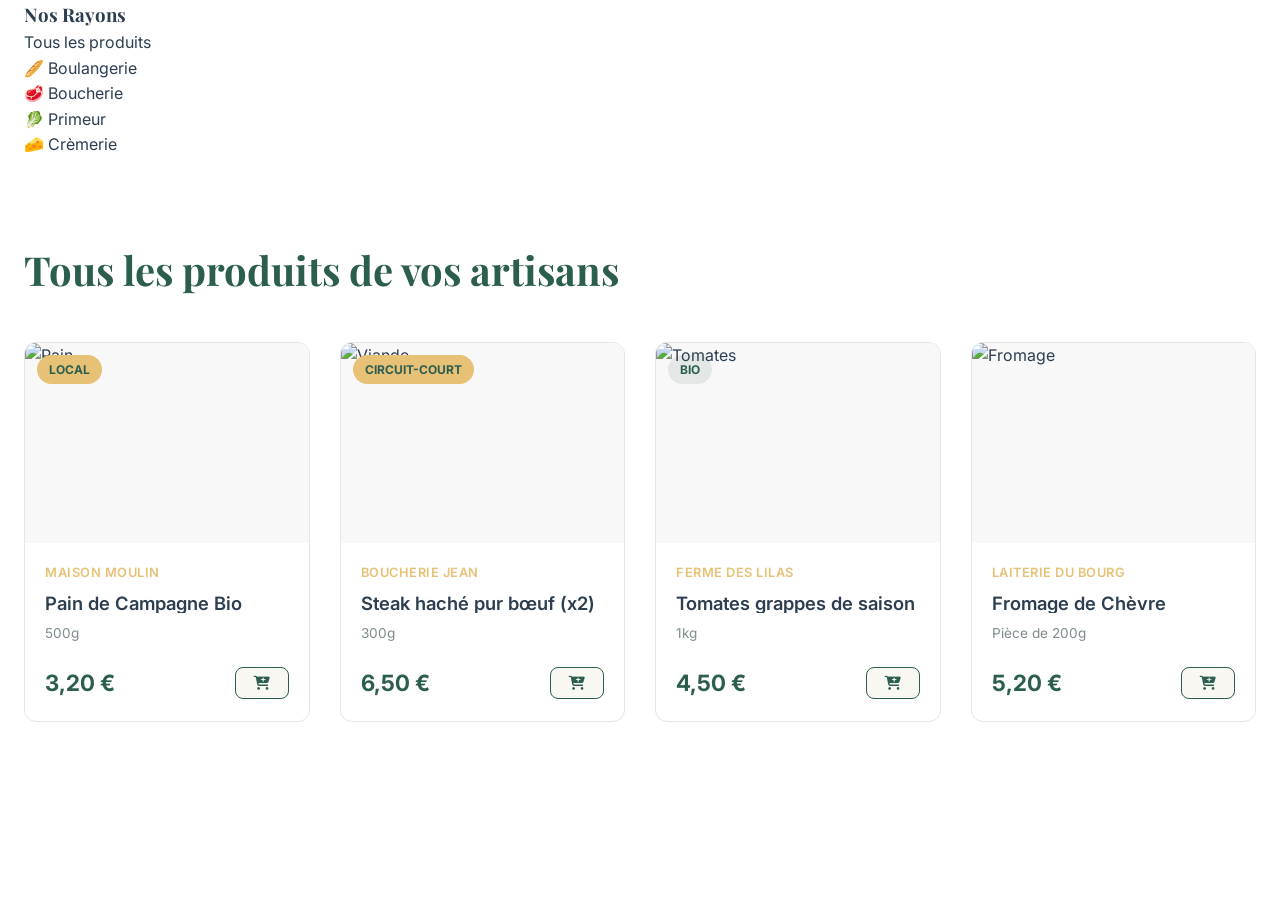
==== boutique.html @ cf13c54e "Create boutique.html" ====
<!DOCTYPE html>
<html lang="fr">
<head>
    <meta charset="UTF-8">
    <meta name="viewport" content="width=device-width, initial-scale=1.0">
    <title>La Boutique | Le Panier du Coin</title>
    <link href="https://fonts.googleapis.com/css2?family=Inter:wght@400;500;600;700&family=Playfair+Display:wght@700&display=swap" rel="stylesheet">
    <link rel="stylesheet" href="https://cdnjs.cloudflare.com/ajax/libs/font-awesome/6.4.0/css/all.min.css">
    <link rel="stylesheet" href="style.css">
</head>
<body>

    <main class="container page-layout">
        <aside class="sidebar-filters">
            <h3>Nos Rayons</h3>
            <ul class="filter-list">
                <li><a href="#" class="active">Tous les produits</a></li>
                <li><a href="#">🥖 Boulangerie</a></li>
                <li><a href="#">🥩 Boucherie</a></li>
                <li><a href="#">🥬 Primeur</a></li>
                <li><a href="#">🧀 Crèmerie</a></li>
            </ul>
        </aside>

        <section class="products-section full-width">
            <div class="section-header">
                <h2>Tous les produits de vos artisans</h2>
            </div>
            <div class="products-grid">
                
                <article class="product-card" data-id="1" data-name="Pain de Campagne Bio" data-price="3.20" data-img="https://images.unsplash.com/photo-1509440159596-0249088772ff?w=400&q=80">
                    <div class="product-badge">Local</div>
                    <div class="product-image"><img src="https://images.unsplash.com/photo-1509440159596-0249088772ff?w=400&q=80" alt="Pain"></div>
                    <div class="product-details">
                        <span class="artisan-name">Maison Moulin</span>
                        <h3 class="product-title">Pain de Campagne Bio</h3>
                        <span class="product-weight">500g</span>
                        <div class="product-bottom">
                            <span class="product-price">3,20 €</span>
                            <button class="add-to-cart-btn"><i class="fa-solid fa-cart-plus"></i></button>
                        </div>
                    </div>
                </article>

                <article class="product-card" data-id="2" data-name="Steak haché pur bœuf (x2)" data-price="6.50" data-img="https://images.unsplash.com/photo-1607623814075-e51df1bdc82f?w=400&q=80">
                    <div class="product-badge">Circuit-court</div>
                    <div class="product-image"><img src="https://images.unsplash.com/photo-1607623814075-e51df1bdc82f?w=400&q=80" alt="Viande"></div>
                    <div class="product-details">
                        <span class="artisan-name">Boucherie Jean</span>
                        <h3 class="product-title">Steak haché pur bœuf (x2)</h3>
                        <span class="product-weight">300g</span>
                        <div class="product-bottom">
                            <span class="product-price">6,50 €</span>
                            <button class="add-to-cart-btn"><i class="fa-solid fa-cart-plus"></i></button>
                        </div>
                    </div>
                </article>

                <article class="product-card" data-id="3" data-name="Tomates grappes" data-price="4.50" data-img="https://images.unsplash.com/photo-1592924357228-91a4daadcfea?w=400&q=80">
                    <div class="product-badge bio">Bio</div>
                    <div class="product-image"><img src="https://images.unsplash.com/photo-1592924357228-91a4daadcfea?w=400&q=80" alt="Tomates"></div>
                    <div class="product-details">
                        <span class="artisan-name">Ferme des Lilas</span>
                        <h3 class="product-title">Tomates grappes de saison</h3>
                        <span class="product-weight">1kg</span>
                        <div class="product-bottom">
                            <span class="product-price">4,50 €</span>
                            <button class="add-to-cart-btn"><i class="fa-solid fa-cart-plus"></i></button>
                        </div>
                    </div>
                </article>

                <article class="product-card" data-id="4" data-name="Fromage de Chèvre Fermier" data-price="5.20" data-img="https://images.unsplash.com/photo-1486297678162-eb2a19b0a32d?w=400&q=80">
                    <div class="product-image"><img src="https://images.unsplash.com/photo-1486297678162-eb2a19b0a32d?w=400&q=80" alt="Fromage"></div>
                    <div class="product-details">
                        <span class="artisan-name">Laiterie du Bourg</span>
                        <h3 class="product-title">Fromage de Chèvre Cendré</h3>
                        <span class="product-weight">Pièce de 200g</span>
                        <div class="product-bottom">
                            <span class="product-price">5,20 €</span>
                            <button class="add-to-cart-btn"><i class="fa-solid fa-cart-plus"></i></button>
                        </div>
                    </div>
                </article>
            </div>
        </section>
    </main>

    <script src="script.js"></script>
</body>
</html>
---- style.css ----
/* ============================================================
   FEUILLE DE STYLE COMPLETE - LE PANIER DU COIN
   Design Premium, E-commerce, Local & Humain
   ============================================================ */

/* --- VARIABLES GLOBALES & CHARTE GRAPHIQUE --- */
:root {
    /* Palette de couleurs Premium & Nature */
    --primary: #2C5E4F;      /* Vert forêt profond (Confiance, Nature) */
    --primary-light: #3A7361;
    --primary-dark: #1F4539;
    --secondary: #D68A5E;    /* Terracotta chaleureux (Local, Terroir) */
    --secondary-hover: #BF7B51;
    --accent: #E6C176;       /* Or doux (Bio, Qualité, Artisanat) */
    
    /* Couleurs de base */
    --bg-page: #FFFFFF;
    --bg-light: #F9F7F2;     /* Crème très clair (Chaleur, Fond de section) */
    --bg-dark: #2C3E50;      /* Slate gris pour le footer */
    --text-main: #2C3E50;    /* Gris foncé pour le texte */
    --text-muted: #7F8C8D;   /* Gris moyen pour les textes secondaires */
    --white: #FFFFFF;
    --border-color: #E8E5DF; /* Couleur de bordure très douce */

    /* Typographie */
    --font-ui: 'Inter', sans-serif;             /* Pour les prix, grilles, UI (Très lisible) */
    --font-titles: 'Playfair Display', serif;   /* Pour les titres (Élégance, Artisanat) */

    /* Ombres et transitions (Standard e-commerce) */
    --shadow-sm: 0 4px 6px -1px rgba(0,0,0,0.05);
    --shadow-lg: 0 10px 30px rgba(44, 94, 79, 0.1);
    --transition: all 0.3s cubic-bezier(0.16, 1, 0.3, 1);
}

/* --- RESETS & STYLES DE BASE --- */
* { margin: 0; padding: 0; box-sizing: border-box; }

body {
    font-family: var(--font-ui);
    color: var(--text-main);
    background-color: var(--bg-page);
    line-height: 1.6;
    -webkit-font-smoothing: antialiased;
}

h1, h2, h3 { font-family: var(--font-titles); font-weight: 700; }

.container {
    max-width: 1280px;
    margin: 0 auto;
    padding: 0 24px;
}

a { text-decoration: none; color: inherit; transition: var(--transition); }
ul { list-style: none; }
button { font-family: inherit; border: none; cursor: pointer; transition: var(--transition); background: none; outline: none; }

/* --- COMPOSANTS UI UTILITAIRES --- */
.btn-primary {
    background-color: var(--primary);
    color: var(--white);
    padding: 14px 30px;
    border-radius: 50px;
    font-weight: 600;
    font-size: 1rem;
    display: inline-block;
}
.btn-primary:hover {
    background-color: var(--primary-light);
    transform: translateY(-2px);
    box-shadow: 0 6px 15px rgba(44, 94, 79, 0.2);
}

/* --- TOP BAR (BARRE UTILITE SUPERIEURE) --- */
.top-bar {
    background-color: var(--primary-dark);
    color: var(--white);
    padding: 8px 0;
    font-size: 0.85rem;
    font-weight: 500;
}
.top-bar-content { display: flex; justify-content: space-between; align-items: center; }
.top-bar-left i { color: var(--accent); margin-right: 8px; }
.top-bar-right a { margin-left: 20px; font-weight: 400; color: rgba(255,255,255,0.8); }
.top-bar-right a:hover { color: var(--white); }

/* --- MAIN HEADER (ENTETE PRINCIPAL) --- */
.main-header {
    background-color: var(--white);
    padding: 15px 0;
    border-bottom: 1px solid var(--border-color);
}
.header-content { display: flex; justify-content: space-between; align-items: center; gap: 30px; }

/* -- Logo & Marque (Adaptation du Logo) -- */
.brand-logo { display: flex; align-items: center; gap: 12px; }

.brand-logo img {
    /* -- ADAPTATION DU LOGO : Taille nette, non "grasse" -- */
    height: 50px;       /* Hauteur élégante et proportionnée */
    width: auto;         /* Garde le ratio d'aspect */
    object-fit: contain; /* Assure que le logo entier est visible */
    border-radius: 50%; /* Arrondi si le logo est carré */
    transition: var(--transition);
}
.brand-logo:hover img { transform: scale(1.05); }

.brand-name {
    font-family: var(--font-titles);
    font-size: 1.6rem;
    color: var(--primary);
    font-weight: 700;
    line-height: 1;
}

/* -- Barre de recherche centrale (Style Distribution) -- */
.search-bar {
    flex-grow: 1;
    max-width: 550px;
    position: relative;
    display: flex;
    border: 1px solid #D1D5DB; /* Couleur de bordure standard e-commerce */
    border-radius: 50px;
    overflow: hidden;
    transition: border-color 0.3s;
}
.search-bar:focus-within { border-color: var(--primary); }
.search-bar input {
    width: 100%;
    padding: 12px 20px;
    border: none;
    font-family: inherit;
    font-size: 0.95rem;
    color: var(--text-main);
    outline: none;
}
.search-bar input::placeholder { color: #9CA3AF; }
.search-bar button {
    background-color: var(--primary);
    color: var(--white);
    padding: 0 25px;
    font-size: 1.1rem;
}
.search-bar button:hover { background-color: var(--primary-light); }

/* -- Actions utilisateur -- */
.user-actions { display: flex; align-items: center; gap: 15px; }

.action-btn {
    display: flex;
    align-items: center;
    gap: 12px;
    padding: 10px 15px;
    border-radius: 12px;
}
.action-btn:hover { background-color: rgba(44, 94, 79, 0.05); }
.action-btn i { font-size: 1.6rem; color: var(--primary); }
.action-text { display: flex; flex-direction: column; text-align: left; }
.action-text span { font-size: 0.8rem; color: var(--text-muted); font-weight: 400; }
.action-text strong { font-size: 0.95rem; color: var(--text-main); font-weight: 600; }

.cart-btn {
    border: 1px solid var(--primary);
    color: var(--primary);
}
.cart-btn:hover { background-color: var(--primary); color: var(--white); }
.cart-btn:hover i, .cart-btn:hover .action-text strong { color: var(--white); }
.cart-icon-wrapper { position: relative; }
.cart-badge {
    position: absolute; top: -10px; right: -10px;
    background-color: var(--accent);
    color: var(--primary);
    font-size: 0.75rem; font-weight: bold;
    height: 22px; width: 22px;
    border-radius: 50%;
    display: flex; align-items: center; justify-content: center;
}

/* --- CATEGORY NAV (MENU RAYONS) --- */
.category-nav {
    background-color: var(--white);
    border-bottom: 1px solid var(--border-color);
    padding: 12px 0;
}
.nav-links { display: flex; align-items: center; gap: 10px; }
.nav-links a {
    text-decoration: none;
    color: var(--text-main);
    font-weight: 500;
    padding: 8px 15px;
    border-radius: 8px;
    font-size: 0.95rem;
}
.nav-links a:hover { background-color: rgba(44, 94, 79, 0.05); color: var(--primary); }

.all-categories-btn {
    background-color: var(--primary-dark);
    color: var(--white);
    padding: 8px 20px;
    border-radius: 8px;
    font-weight: 600;
    font-size: 0.95rem;
    display: flex; align-items: center; gap: 8px;
}
.all-categories-btn:hover { background-color: var(--primary); }

.highlight-link {
    background-color: rgba(214, 138, 94, 0.1);
    color: var(--secondary) !important;
    font-weight: 600 !important;
}
.highlight-link i { margin-right: 5px; }

/* --- HERO BANNER (STYLE PROMOTION) --- */
.hero-banner {
    margin: 40px auto;
    background-image: linear-gradient(rgba(0,0,0,0.3), rgba(0,0,0,0.3)), url('https://images.unsplash.com/photo-1543168256-4154204e3ab3?w=1600&q=80');
    background-size: cover; background-position: center;
    border-radius: 20px;
    padding: 80px 60px;
    color: var(--white);
    display: flex; align-items: center;
}
.banner-content { max-width: 550px; }
.banner-tag {
    display: inline-block; padding: 6px 14px;
    background-color: rgba(230, 193, 118, 0.2); color: var(--accent);
    border-radius: 30px; font-weight: 600; font-size: 0.85rem;
    text-transform: uppercase; letter-spacing: 1px; margin-bottom: 20px;
}
.banner-content h1 { font-size: 3.5rem; line-height: 1.1; margin-bottom: 20px; }
.banner-content p { font-size: 1.2rem; color: rgba(255,255,255,0.9); margin-bottom: 35px; max-width: 450px; }

/* --- BARRE DE REASSURANCE (TRES IMPORTANT) --- */
.reassurance-bar {
    background-color: var(--bg-light);
    border-radius: 20px;
    padding: 30px;
    margin: 60px auto;
    display: grid; grid-template-columns: repeat(4, 1fr); gap: 20px;
    box-shadow: var(--shadow-sm);
}
.reassurance-item { display: flex; align-items: center; gap: 20px; border-right: 1px solid var(--border-color); padding-right: 20px; }
.reassurance-item:last-child { border-right: none; }
.reassurance-item i { font-size: 2.2rem; color: var(--primary); width: 40px; text-align: center;}
.reassurance-item div { display: flex; flex-direction: column; }
.reassurance-item strong { font-weight: 700; font-size: 1.1rem; color: var(--primary); }
.reassurance-item span { font-size: 0.9rem; color: var(--text-muted); font-weight: 400; }

/* --- GRILLE DE PRODUITS (STYLE DISTRIBUTION) --- */
.products-section { margin: 80px auto; }
.section-header { display: flex; justify-content: space-between; align-items: center; margin-bottom: 40px; }
.section-header h2 { font-size: 2.5rem; color: var(--primary); }
.view-all { color: var(--secondary); font-weight: 600; display: flex; align-items: center; gap: 8px; }
.view-all:hover { color: var(--secondary-hover); }

.products-grid { display: grid; grid-template-columns: repeat(auto-fit, minmax(280px, 1fr)); gap: 30px; }

/* -- Fiche Produit (Product Card) -- */
.product-card {
    background-color: var(--white);
    border: 1px solid var(--border-color);
    border-radius: 12px;
    overflow: hidden;
    position: relative;
    transition: var(--transition);
}
.product-card:hover {
    transform: translateY(-8px);
    box-shadow: var(--shadow-lg);
    border-color: var(--primary);
}

.product-badge {
    position: absolute; top: 12px; left: 12px;
    background-color: var(--accent); color: var(--primary);
    padding: 5px 12px; border-radius: 20px;
    font-size: 0.75rem; font-weight: 700; text-transform: uppercase;
}
.product-badge.bio { background-color: rgba(44, 94, 79, 0.1); color: var(--primary); }

.product-image { height: 200px; display: flex; align-items: center; justify-content: center; overflow: hidden; background-color: #f8f8f8; }
.product-image img { width: 100%; height: 100%; object-fit: cover; transition: var(--transition); }
.product-card:hover .product-image img { transform: scale(1.05); }

.product-details { padding: 20px; display: flex; flex-direction: column; }
.artisan-name { color: var(--accent); font-weight: 600; font-size: 0.8rem; text-transform: uppercase; letter-spacing: 0.5px; }
.product-title { font-family: var(--font-ui); font-size: 1.15rem; font-weight: 600; color: var(--text-main); margin: 6px 0 10px 0; height: 1.3em; overflow: hidden; }
.product-weight { color: var(--text-muted); font-size: 0.85rem; font-weight: 400; margin-bottom: 20px; }

.product-bottom { display: flex; justify-content: space-between; align-items: center; margin-top: auto; }
.product-price { font-size: 1.4rem; font-weight: 700; color: var(--primary); font-family: var(--font-ui); }

.add-to-cart-btn {
    background-color: var(--bg-light);
    border: 1px solid var(--primary);
    color: var(--primary);
    padding: 8px 18px;
    border-radius: 8px;
    font-weight: 600;
    font-size: 0.9rem;
    display: flex; align-items: center; gap: 8px;
}
.add-to-cart-btn:hover { background-color: var(--primary); color: var(--white); }

/* --- PIED DE PAGE COMPLET (STANDARD E-COMMERCE) --- */
.main-footer {
    background-color: var(--bg-dark);
    color: rgba(255,255,255,0.8);
    padding: 80px 0 40px 0;
    margin-top: 80px;
}
.footer-grid { display: grid; grid-template-columns: 2fr repeat(3, 1fr); gap: 40px; }

.footer-logo {
    /* -- ADAPTATION DU LOGO : Taille nette dans le footer -- */
    height: 60px;       /* Légèrement plus grand dans le footer */
    width: auto;
    object-fit: contain;
    border-radius: 50%;
    margin-bottom: 20px;
}
.brand-col p { font-size: 0.95rem; max-width: 250px; }

.footer-col h4 { font-family: var(--font-ui); color: var(--white); font-weight: 600; font-size: 1.1rem; margin-bottom: 25px; }
.footer-col ul li { margin-bottom: 15px; }
.footer-col ul li a { font-size: 0.95rem; }
.footer-col ul li a:hover { color: var(--accent); padding-left: 5px; }

.payment-methods { display: flex; gap: 15px; margin-top: 25px; font-size: 1.8rem; color: rgba(255,255,255,0.5); }
.payment-methods i:hover { color: var(--white); }

/* --- RESPONSIVE DESIGN (STANDARD) --- */
@media (max-width: 1024px) {
    .header-content { flex-wrap: wrap; justify-content: center; }
    .search-bar { order: 3; max-width: 100%; margin-top: 15px; }
    .reassurance-bar { grid-template-columns: repeat(2, 1fr); gap: 30px; }
    .hero-banner { padding: 50px 30px; }
    .hero h1 { font-size: 2.8rem; }
}
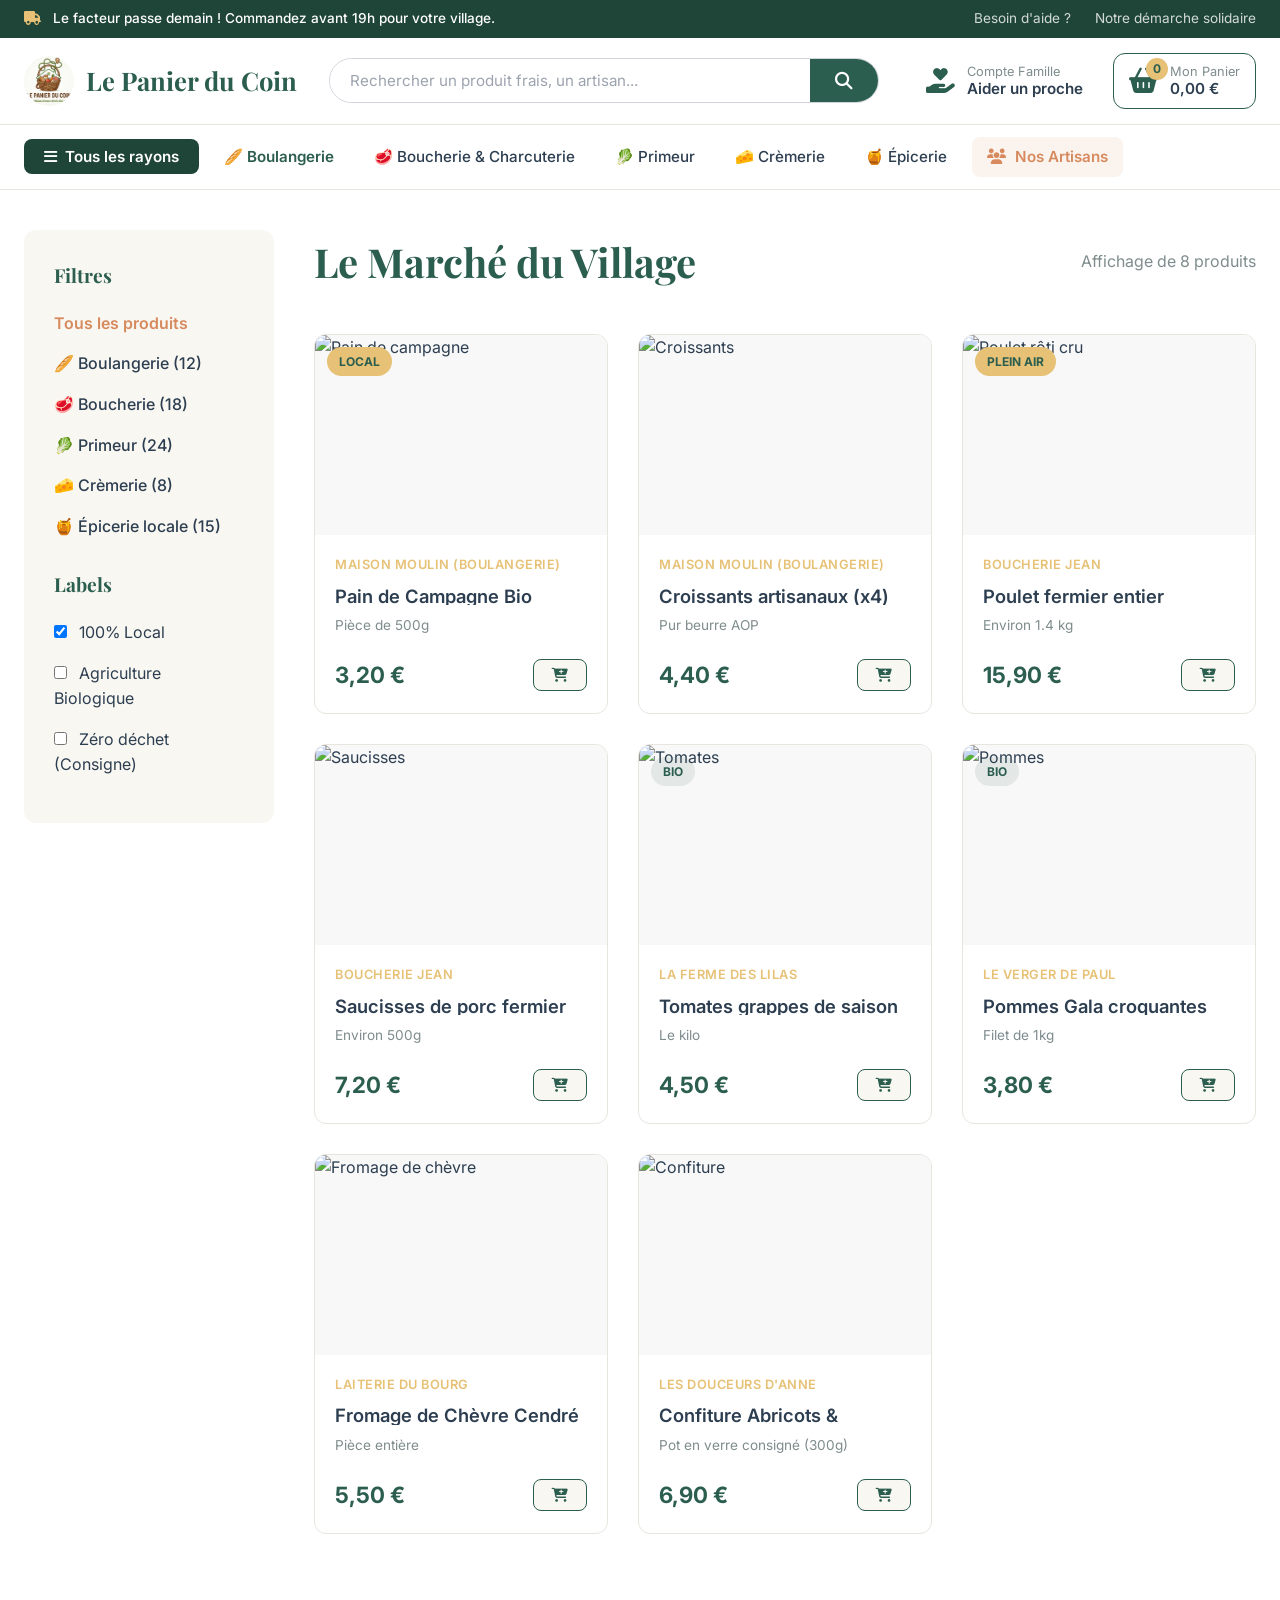
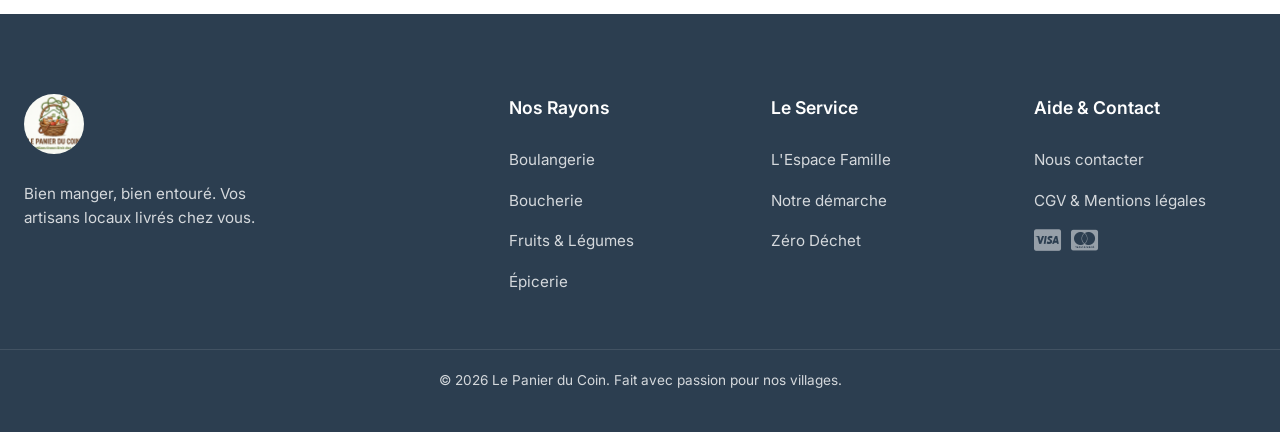
==== commit 34c334dd: "Update boutique.html" ====
--- a/boutique.html
+++ b/boutique.html
@@ -4,37 +4,106 @@
     <meta charset="UTF-8">
     <meta name="viewport" content="width=device-width, initial-scale=1.0">
     <title>La Boutique | Le Panier du Coin</title>
-    <link href="https://fonts.googleapis.com/css2?family=Inter:wght@400;500;600;700&family=Playfair+Display:wght@700&display=swap" rel="stylesheet">
+    <link href="https://fonts.googleapis.com/css2?family=Inter:wght@400;500;600;700&family=Playfair+Display:wght@600;700&display=swap" rel="stylesheet">
     <link rel="stylesheet" href="https://cdnjs.cloudflare.com/ajax/libs/font-awesome/6.4.0/css/all.min.css">
     <link rel="stylesheet" href="style.css">
 </head>
 <body>
 
+    <div class="top-bar">
+        <div class="container top-bar-content">
+            <div class="top-bar-left">
+                <span><i class="fa-solid fa-truck"></i> Le facteur passe demain ! Commandez avant 19h pour votre village.</span>
+            </div>
+            <div class="top-bar-right">
+                <a href="contact.html">Besoin d'aide ?</a>
+                <a href="concept.html">Notre démarche solidaire</a>
+            </div>
+        </div>
+    </div>
+
+    <header class="main-header">
+        <div class="container header-content">
+            <a href="index.html" class="brand-logo">
+                <img src="logo.png" alt="Logo Le Panier du Coin">
+                <span class="brand-name">Le Panier du Coin</span>
+            </a>
+
+            <div class="search-bar">
+                <input type="text" placeholder="Rechercher un produit frais, un artisan...">
+                <button type="button" onclick="window.location.href='boutique.html'"><i class="fa-solid fa-magnifying-glass"></i></button>
+            </div>
+
+            <div class="user-actions">
+                <button class="action-btn" onclick="window.location.href='famille.html'">
+                    <i class="fa-solid fa-hand-holding-heart"></i>
+                    <div class="action-text">
+                        <span>Compte Famille</span>
+                        <strong>Aider un proche</strong>
+                    </div>
+                </button>
+                <button class="action-btn cart-btn" onclick="window.location.href='panier.html'">
+                    <div class="cart-icon-wrapper">
+                        <i class="fa-solid fa-basket-shopping"></i>
+                        <span class="cart-badge">0</span>
+                    </div>
+                    <div class="action-text">
+                        <span>Mon Panier</span>
+                        <strong>0,00 €</strong>
+                    </div>
+                </button>
+            </div>
+        </div>
+    </header>
+
+    <nav class="category-nav">
+        <div class="container nav-links">
+            <button class="all-categories-btn" onclick="window.location.href='boutique.html'"><i class="fa-solid fa-bars"></i> Tous les rayons</button>
+            <a href="boutique.html" style="color: var(--primary); font-weight: 600;">🥖 Boulangerie</a>
+            <a href="boutique.html">🥩 Boucherie & Charcuterie</a>
+            <a href="boutique.html">🥬 Primeur</a>
+            <a href="boutique.html">🧀 Crèmerie</a>
+            <a href="boutique.html">🍯 Épicerie</a>
+            <a href="concept.html" class="highlight-link"><i class="fa-solid fa-users"></i> Nos Artisans</a>
+        </div>
+    </nav>
+
     <main class="container page-layout">
+        
         <aside class="sidebar-filters">
-            <h3>Nos Rayons</h3>
+            <h3 style="font-size: 1.2rem; margin-bottom: 20px;">Filtres</h3>
             <ul class="filter-list">
-                <li><a href="#" class="active">Tous les produits</a></li>
-                <li><a href="#">🥖 Boulangerie</a></li>
-                <li><a href="#">🥩 Boucherie</a></li>
-                <li><a href="#">🥬 Primeur</a></li>
-                <li><a href="#">🧀 Crèmerie</a></li>
+                <li><a href="#" style="color: var(--secondary); font-weight: 600;">Tous les produits</a></li>
+                <li><a href="#">🥖 Boulangerie (12)</a></li>
+                <li><a href="#">🥩 Boucherie (18)</a></li>
+                <li><a href="#">🥬 Primeur (24)</a></li>
+                <li><a href="#">🧀 Crèmerie (8)</a></li>
+                <li><a href="#">🍯 Épicerie locale (15)</a></li>
+            </ul>
+            
+            <h3 style="font-size: 1.2rem; margin-top: 30px; margin-bottom: 20px;">Labels</h3>
+            <ul class="filter-list">
+                <li><label style="cursor: pointer;"><input type="checkbox" checked style="margin-right: 8px;"> 100% Local</label></li>
+                <li><label style="cursor: pointer;"><input type="checkbox" style="margin-right: 8px;"> Agriculture Biologique</label></li>
+                <li><label style="cursor: pointer;"><input type="checkbox" style="margin-right: 8px;"> Zéro déchet (Consigne)</label></li>
             </ul>
         </aside>
 
-        <section class="products-section full-width">
+        <section class="products-section full-width" style="margin-top: 0;">
             <div class="section-header">
-                <h2>Tous les produits de vos artisans</h2>
-            </div>
+                <h2>Le Marché du Village</h2>
+                <span style="color: var(--text-muted);">Affichage de 8 produits</span>
+            </div>
+
             <div class="products-grid">
                 
-                <article class="product-card" data-id="1" data-name="Pain de Campagne Bio" data-price="3.20" data-img="https://images.unsplash.com/photo-1509440159596-0249088772ff?w=400&q=80">
+                <article class="product-card" data-id="b1" data-name="Pain de Campagne Bio" data-price="3.20" data-img="https://images.unsplash.com/photo-1509440159596-0249088772ff?w=400">
                     <div class="product-badge">Local</div>
-                    <div class="product-image"><img src="https://images.unsplash.com/photo-1509440159596-0249088772ff?w=400&q=80" alt="Pain"></div>
-                    <div class="product-details">
-                        <span class="artisan-name">Maison Moulin</span>
-                        <h3 class="product-title">Pain de Campagne Bio</h3>
-                        <span class="product-weight">500g</span>
+                    <div class="product-image"><img src="https://images.unsplash.com/photo-1509440159596-0249088772ff?w=400" alt="Pain de campagne"></div>
+                    <div class="product-details">
+                        <span class="artisan-name">Maison Moulin (Boulangerie)</span>
+                        <h3 class="product-title">Pain de Campagne Bio tranché</h3>
+                        <span class="product-weight">Pièce de 500g</span>
                         <div class="product-bottom">
                             <span class="product-price">3,20 €</span>
                             <button class="add-to-cart-btn"><i class="fa-solid fa-cart-plus"></i></button>
@@ -42,27 +111,53 @@
                     </div>
                 </article>
 
-                <article class="product-card" data-id="2" data-name="Steak haché pur bœuf (x2)" data-price="6.50" data-img="https://images.unsplash.com/photo-1607623814075-e51df1bdc82f?w=400&q=80">
-                    <div class="product-badge">Circuit-court</div>
-                    <div class="product-image"><img src="https://images.unsplash.com/photo-1607623814075-e51df1bdc82f?w=400&q=80" alt="Viande"></div>
+                <article class="product-card" data-id="b2" data-name="Croissants pur beurre (x4)" data-price="4.40" data-img="https://images.unsplash.com/photo-1555507036-ab1f40ce88f4?w=400">
+                    <div class="product-image"><img src="https://images.unsplash.com/photo-1555507036-ab1f40ce88f4?w=400" alt="Croissants"></div>
+                    <div class="product-details">
+                        <span class="artisan-name">Maison Moulin (Boulangerie)</span>
+                        <h3 class="product-title">Croissants artisanaux (x4)</h3>
+                        <span class="product-weight">Pur beurre AOP</span>
+                        <div class="product-bottom">
+                            <span class="product-price">4,40 €</span>
+                            <button class="add-to-cart-btn"><i class="fa-solid fa-cart-plus"></i></button>
+                        </div>
+                    </div>
+                </article>
+
+                <article class="product-card" data-id="b3" data-name="Poulet fermier Label Rouge" data-price="15.90" data-img="https://images.unsplash.com/photo-1598514982205-f36b96d1e8d4?w=400">
+                    <div class="product-badge">Plein air</div>
+                    <div class="product-image"><img src="https://images.unsplash.com/photo-1598514982205-f36b96d1e8d4?w=400" alt="Poulet rôti cru"></div>
                     <div class="product-details">
                         <span class="artisan-name">Boucherie Jean</span>
-                        <h3 class="product-title">Steak haché pur bœuf (x2)</h3>
-                        <span class="product-weight">300g</span>
-                        <div class="product-bottom">
-                            <span class="product-price">6,50 €</span>
-                            <button class="add-to-cart-btn"><i class="fa-solid fa-cart-plus"></i></button>
-                        </div>
-                    </div>
-                </article>
-
-                <article class="product-card" data-id="3" data-name="Tomates grappes" data-price="4.50" data-img="https://images.unsplash.com/photo-1592924357228-91a4daadcfea?w=400&q=80">
+                        <h3 class="product-title">Poulet fermier entier</h3>
+                        <span class="product-weight">Environ 1.4 kg</span>
+                        <div class="product-bottom">
+                            <span class="product-price">15,90 €</span>
+                            <button class="add-to-cart-btn"><i class="fa-solid fa-cart-plus"></i></button>
+                        </div>
+                    </div>
+                </article>
+
+                <article class="product-card" data-id="b4" data-name="Saucisses de Toulouse (x4)" data-price="7.20" data-img="https://images.unsplash.com/photo-1529692236671-f1f6cf9683ba?w=400">
+                    <div class="product-image"><img src="https://images.unsplash.com/photo-1529692236671-f1f6cf9683ba?w=400" alt="Saucisses"></div>
+                    <div class="product-details">
+                        <span class="artisan-name">Boucherie Jean</span>
+                        <h3 class="product-title">Saucisses de porc fermier (x4)</h3>
+                        <span class="product-weight">Environ 500g</span>
+                        <div class="product-bottom">
+                            <span class="product-price">7,20 €</span>
+                            <button class="add-to-cart-btn"><i class="fa-solid fa-cart-plus"></i></button>
+                        </div>
+                    </div>
+                </article>
+
+                <article class="product-card" data-id="b5" data-name="Tomates grappes" data-price="4.50" data-img="https://images.unsplash.com/photo-1592924357228-91a4daadcfea?w=400">
                     <div class="product-badge bio">Bio</div>
-                    <div class="product-image"><img src="https://images.unsplash.com/photo-1592924357228-91a4daadcfea?w=400&q=80" alt="Tomates"></div>
-                    <div class="product-details">
-                        <span class="artisan-name">Ferme des Lilas</span>
+                    <div class="product-image"><img src="https://images.unsplash.com/photo-1592924357228-91a4daadcfea?w=400" alt="Tomates"></div>
+                    <div class="product-details">
+                        <span class="artisan-name">La Ferme des Lilas</span>
                         <h3 class="product-title">Tomates grappes de saison</h3>
-                        <span class="product-weight">1kg</span>
+                        <span class="product-weight">Le kilo</span>
                         <div class="product-bottom">
                             <span class="product-price">4,50 €</span>
                             <button class="add-to-cart-btn"><i class="fa-solid fa-cart-plus"></i></button>
@@ -70,21 +165,89 @@
                     </div>
                 </article>
 
-                <article class="product-card" data-id="4" data-name="Fromage de Chèvre Fermier" data-price="5.20" data-img="https://images.unsplash.com/photo-1486297678162-eb2a19b0a32d?w=400&q=80">
-                    <div class="product-image"><img src="https://images.unsplash.com/photo-1486297678162-eb2a19b0a32d?w=400&q=80" alt="Fromage"></div>
+                <article class="product-card" data-id="b6" data-name="Pommes Gala locales" data-price="3.80" data-img="https://images.unsplash.com/photo-1560806887-1e4cd0b6faa6?w=400">
+                    <div class="product-badge bio">Bio</div>
+                    <div class="product-image"><img src="https://images.unsplash.com/photo-1560806887-1e4cd0b6faa6?w=400" alt="Pommes"></div>
+                    <div class="product-details">
+                        <span class="artisan-name">Le Verger de Paul</span>
+                        <h3 class="product-title">Pommes Gala croquantes</h3>
+                        <span class="product-weight">Filet de 1kg</span>
+                        <div class="product-bottom">
+                            <span class="product-price">3,80 €</span>
+                            <button class="add-to-cart-btn"><i class="fa-solid fa-cart-plus"></i></button>
+                        </div>
+                    </div>
+                </article>
+
+                <article class="product-card" data-id="b7" data-name="Fromage de Chèvre Cendré" data-price="5.50" data-img="https://images.unsplash.com/photo-1486297678162-eb2a19b0a32d?w=400">
+                    <div class="product-image"><img src="https://images.unsplash.com/photo-1486297678162-eb2a19b0a32d?w=400" alt="Fromage de chèvre"></div>
                     <div class="product-details">
                         <span class="artisan-name">Laiterie du Bourg</span>
                         <h3 class="product-title">Fromage de Chèvre Cendré</h3>
-                        <span class="product-weight">Pièce de 200g</span>
-                        <div class="product-bottom">
-                            <span class="product-price">5,20 €</span>
-                            <button class="add-to-cart-btn"><i class="fa-solid fa-cart-plus"></i></button>
-                        </div>
-                    </div>
-                </article>
+                        <span class="product-weight">Pièce entière</span>
+                        <div class="product-bottom">
+                            <span class="product-price">5,50 €</span>
+                            <button class="add-to-cart-btn"><i class="fa-solid fa-cart-plus"></i></button>
+                        </div>
+                    </div>
+                </article>
+
+                <article class="product-card" data-id="b8" data-name="Confiture d'Abricots" data-price="6.90" data-img="https://images.unsplash.com/photo-1589585646193-47a3e75e53e3?w=400">
+                    <div class="product-image"><img src="https://images.unsplash.com/photo-1589585646193-47a3e75e53e3?w=400" alt="Confiture"></div>
+                    <div class="product-details">
+                        <span class="artisan-name">Les Douceurs d'Anne</span>
+                        <h3 class="product-title">Confiture Abricots & Romarin</h3>
+                        <span class="product-weight">Pot en verre consigné (300g)</span>
+                        <div class="product-bottom">
+                            <span class="product-price">6,90 €</span>
+                            <button class="add-to-cart-btn"><i class="fa-solid fa-cart-plus"></i></button>
+                        </div>
+                    </div>
+                </article>
+
             </div>
         </section>
     </main>
+
+    <footer class="main-footer">
+        <div class="container footer-grid">
+            <div class="footer-col brand-col">
+                <img src="logo.png" alt="Logo Le Panier du Coin" class="footer-logo">
+                <p>Bien manger, bien entouré. Vos artisans locaux livrés chez vous.</p>
+            </div>
+            <div class="footer-col">
+                <h4>Nos Rayons</h4>
+                <ul>
+                    <li><a href="boutique.html">Boulangerie</a></li>
+                    <li><a href="boutique.html">Boucherie</a></li>
+                    <li><a href="boutique.html">Fruits & Légumes</a></li>
+                    <li><a href="boutique.html">Épicerie</a></li>
+                </ul>
+            </div>
+            <div class="footer-col">
+                <h4>Le Service</h4>
+                <ul>
+                    <li><a href="famille.html">L'Espace Famille</a></li>
+                    <li><a href="concept.html">Notre démarche</a></li>
+                    <li><a href="concept.html">Zéro Déchet</a></li>
+                </ul>
+            </div>
+            <div class="footer-col">
+                <h4>Aide & Contact</h4>
+                <ul>
+                    <li><a href="contact.html">Nous contacter</a></li>
+                    <li><a href="#">CGV & Mentions légales</a></li>
+                    <div class="payment-methods" style="margin-top: 15px; font-size: 1.5rem; display: flex; gap: 10px;">
+                        <i class="fa-brands fa-cc-visa"></i>
+                        <i class="fa-brands fa-cc-mastercard"></i>
+                    </div>
+                </ul>
+            </div>
+        </div>
+        <div class="container" style="text-align: center; margin-top: 40px; padding-top: 20px; border-top: 1px solid rgba(255,255,255,0.1); font-size: 0.85rem;">
+            &copy; 2026 Le Panier du Coin. Fait avec passion pour nos villages.
+        </div>
+    </footer>
 
     <script src="script.js"></script>
 </body>
--- a/style.css
+++ b/style.css
@@ -338,3 +338,34 @@
     .hero-banner { padding: 50px 30px; }
     .hero h1 { font-size: 2.8rem; }
 }
+/* --- STYLES DES NOUVELLES PAGES --- */
+
+/* Layout Boutique */
+.page-layout { display: flex; gap: 40px; margin: 40px auto; align-items: flex-start; }
+.sidebar-filters { width: 250px; background: var(--bg-light); padding: 30px; border-radius: 12px; position: sticky; top: 120px; }
+.sidebar-filters h3 { font-size: 1.2rem; color: var(--primary); margin-bottom: 20px; }
+.filter-list li { margin-bottom: 15px; }
+.filter-list a { font-weight: 500; }
+.filter-list a.active, .filter-list a:hover { color: var(--secondary); font-weight: 600; }
+.full-width { flex: 1; margin: 0; }
+
+/* Layout Panier */
+.page-title { margin: 40px 0; color: var(--primary); font-size: 2.5rem; }
+.cart-layout { display: flex; gap: 40px; align-items: flex-start; margin-bottom: 80px;}
+.cart-items { flex: 2; display: flex; flex-direction: column; gap: 20px; }
+.cart-item { display: flex; align-items: center; justify-content: space-between; padding: 20px; background: var(--white); border: 1px solid var(--border-color); border-radius: 12px; }
+.cart-item-info { display: flex; align-items: center; gap: 20px; }
+.cart-item-info img { width: 80px; height: 80px; border-radius: 8px; object-fit: cover; }
+.cart-item-info h4 { font-family: var(--font-ui); font-size: 1.1rem; }
+.cart-item-price { font-weight: 700; color: var(--primary); font-size: 1.2rem; }
+.btn-remove { color: #e74c3c; font-size: 1.2rem; }
+
+.cart-summary { flex: 1; background: var(--bg-light); padding: 30px; border-radius: 12px; position: sticky; top: 120px; }
+.cart-summary h3 { margin-bottom: 20px; font-family: var(--font-ui); color: var(--primary-dark); }
+.summary-line { display: flex; justify-content: space-between; margin-bottom: 15px; font-weight: 500; }
+.summary-line.total { border-top: 1px solid var(--border-color); padding-top: 15px; font-size: 1.3rem; font-weight: 700; color: var(--primary); }
+.checkout-btn { width: 100%; margin-top: 20px; text-align: center; }
+.reassurance-cart { margin-top: 20px; font-size: 0.85rem; color: var(--primary-light); display: flex; gap: 10px; align-items: center; }
+
+/* Message panier vide */
+.empty-cart { text-align: center; padding: 50px; color: var(--text-muted); font-size: 1.2rem; background: white; border-radius: 12px; border: 1px dashed var(--border-color); }
